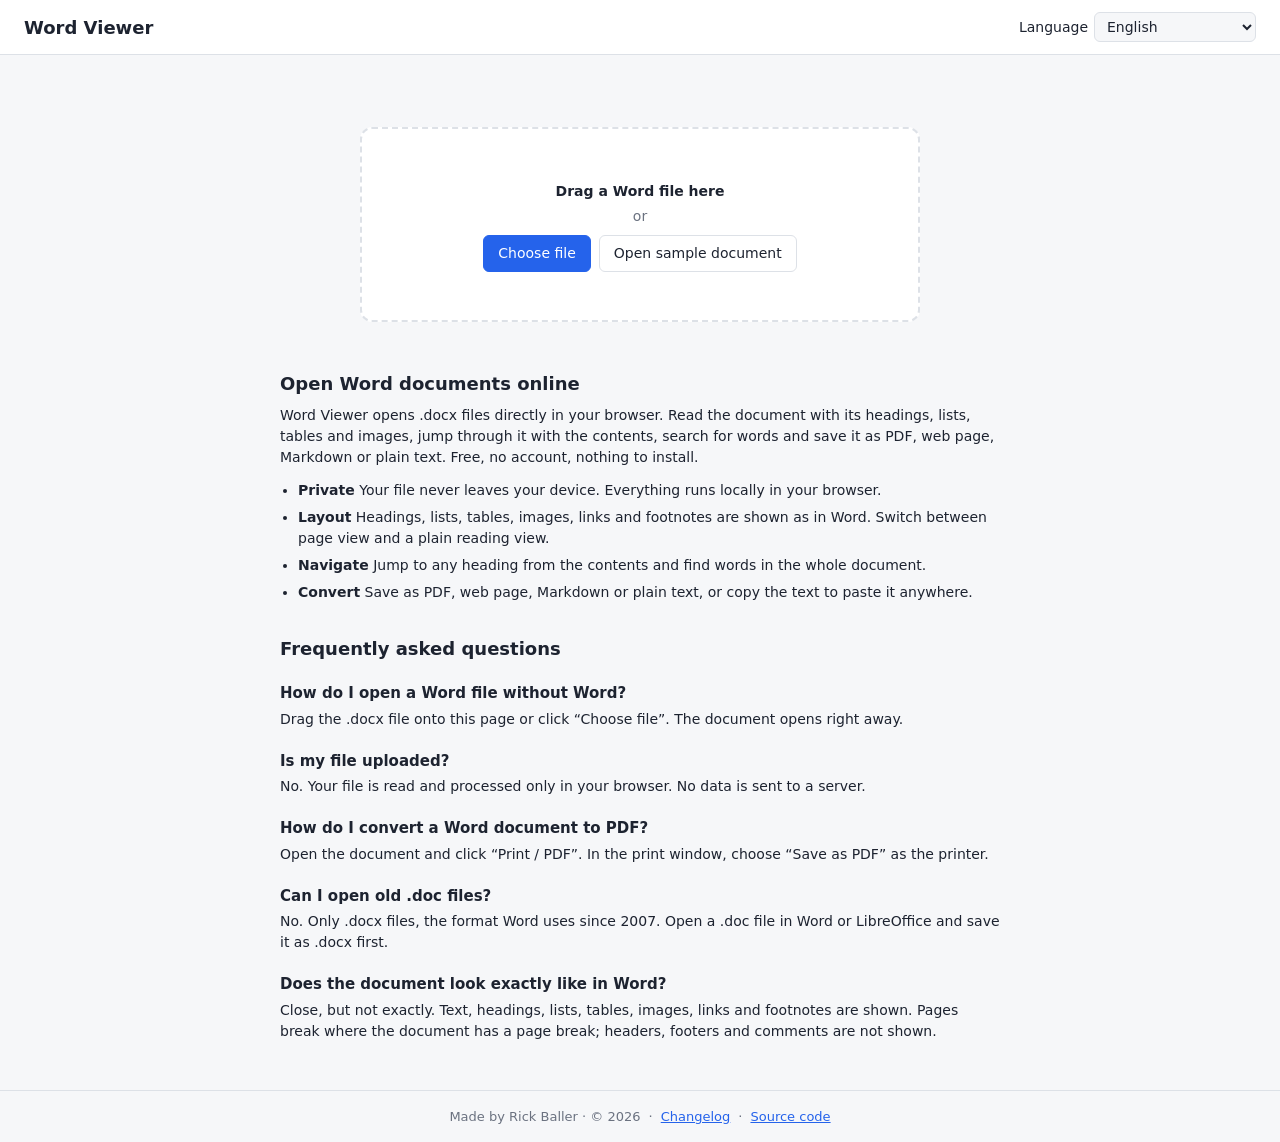
==== index.html @ 3cddaa00 "feat(pages): add index, 404, and changelog HTML pages" ====
<!doctype html>
<html lang="en">
<head>
  <meta charset="utf-8">
  <meta name="viewport" content="width=device-width, initial-scale=1">
  <title>Word Viewer – Open DOCX Files Online, Free</title>
  <meta name="description" content="Open and read Word documents (.docx) in your browser. Free, no sign-up and no upload: your file stays on your device. Save as PDF, HTML, Markdown or plain text.">
  <link rel="canonical" href="https://word-viewer.app/">

  <meta property="og:type" content="website">
  <meta property="og:site_name" content="Word Viewer">
  <meta property="og:title" content="Word Viewer – Open DOCX Files Online, Free">
  <meta property="og:description" content="Open Word documents in your browser. Free, no sign-up, no upload.">
  <meta property="og:url" content="https://word-viewer.app/">
  <meta property="og:image" content="https://word-viewer.app/og-image.png">
  <meta property="og:image:width" content="1200">
  <meta property="og:image:height" content="630">
  <meta property="og:image:alt" content="Word Viewer: open Word documents in your browser">
  <meta property="og:locale" content="en_US">
  <meta name="twitter:card" content="summary_large_image">

  <link rel="icon" href="/favicon.ico" sizes="32x32">
  <link rel="icon" href="/favicon.svg" type="image/svg+xml">
  <link rel="apple-touch-icon" href="/apple-touch-icon.png">
  <link rel="manifest" href="/site.webmanifest">
  <meta name="theme-color" content="#ffffff" media="(prefers-color-scheme: light)">
  <meta name="theme-color" content="#1c1f25" media="(prefers-color-scheme: dark)">

  <script type="application/ld+json">
  {
    "@context": "https://schema.org",
    "@graph": [
      {
        "@type": "WebSite",
        "@id": "https://word-viewer.app/#website",
        "url": "https://word-viewer.app/",
        "name": "Word Viewer",
        "inLanguage": "en"
      },
      {
        "@type": "WebApplication",
        "@id": "https://word-viewer.app/#app",
        "name": "Word Viewer",
        "url": "https://word-viewer.app/",
        "description": "Open and read Word documents (.docx) in your browser. Your file stays on your device.",
        "applicationCategory": "BusinessApplication",
        "operatingSystem": "Any",
        "browserRequirements": "Requires JavaScript",
        "isAccessibleForFree": true,
        "offers": { "@type": "Offer", "price": "0", "priceCurrency": "EUR" },
        "featureList": [
          "Open .docx files without uploading them",
          "Headings, lists, tables, images, links and footnotes",
          "Page view and reading view",
          "Contents to jump to any heading",
          "Find words in the whole document",
          "Save as PDF, HTML, Markdown or plain text",
          "Available in 17 languages"
        ],
        "screenshot": "https://word-viewer.app/og-image.png",
        "author": { "@id": "https://word-viewer.app/#author" }
      },
      {
        "@type": "Person",
        "@id": "https://word-viewer.app/#author",
        "name": "Rick Baller",
        "url": "https://github.com/RicBaller"
      },
      {
        "@type": "FAQPage",
        "mainEntity": [
          {
            "@type": "Question",
            "name": "How do I open a Word file without Word?",
            "acceptedAnswer": { "@type": "Answer", "text": "Drag the .docx file onto this page or click “Choose file”. The document opens right away." }
          },
          {
            "@type": "Question",
            "name": "Is my file uploaded?",
            "acceptedAnswer": { "@type": "Answer", "text": "No. Your file is read and processed only in your browser. No data is sent to a server." }
          },
          {
            "@type": "Question",
            "name": "How do I convert a Word document to PDF?",
            "acceptedAnswer": { "@type": "Answer", "text": "Open the document and click “Print / PDF”. In the print window, choose “Save as PDF” as the printer." }
          },
          {
            "@type": "Question",
            "name": "Can I open old .doc files?",
            "acceptedAnswer": { "@type": "Answer", "text": "No. Only .docx files, the format Word uses since 2007. Open a .doc file in Word or LibreOffice and save it as .docx first." }
          },
          {
            "@type": "Question",
            "name": "Does the document look exactly like in Word?",
            "acceptedAnswer": { "@type": "Answer", "text": "Close, but not exactly. Text, headings, lists, tables, images, links and footnotes are shown. Pages break where the document has a page break; headers, footers and comments are not shown." }
          }
        ]
      }
    ]
  }
  </script>

  <link rel="stylesheet" href="style.css">
</head>
<body>
  <header class="topbar">
    <h1>Word Viewer</h1>
    <div class="topbar-end">
    <div class="actions" id="actions" hidden>
      <span id="fileInfo" class="muted"></span>
      <div class="toggle" role="group" data-i18n-aria-label="view">
        <button id="pageViewBtn" type="button" class="secondary" data-i18n="pageView">Page</button>
        <button id="textViewBtn" type="button" class="secondary" data-i18n="textView">Text</button>
      </div>
      <div class="split-button">
        <button id="printBtn" type="button" data-i18n="print">Print / PDF</button>
        <button id="exportMenuBtn" type="button" aria-haspopup="menu" data-i18n-aria-label="otherFormats" aria-label="Other formats"><span aria-hidden="true">▾</span></button>
      </div>
      <button id="closeBtn" type="button" class="secondary" data-i18n="openOther">Other file</button>
    </div>
    <label class="lang">
      <span data-i18n="language">Language</span>
      <select id="languageSelect"></select>
    </label>
    </div>
  </header>

  <main>
    <section id="dropzone" class="dropzone">
      <p><strong data-i18n="dropTitle">Drag a Word file here</strong></p>
      <p class="muted" data-i18n="or">or</p>
      <div class="dropzone-actions">
        <label class="button">
          <span data-i18n="chooseFile">Choose file</span>
          <input type="file" id="fileInput" accept=".docx,.docm,.dotx,.dotm,application/vnd.openxmlformats-officedocument.wordprocessingml.document" hidden>
        </label>
        <button id="sampleBtn" type="button" class="secondary" data-i18n="trySample">Open sample document</button>
      </div>
      <p id="dropStatus" class="drop-status" role="status" hidden></p>
    </section>

    <section id="about" class="about">
      <h2 data-i18n="aboutTitle">Open Word documents online</h2>
      <p data-i18n="aboutIntro">Word Viewer opens .docx files directly in your browser. Read the document with its headings, lists, tables and images, jump through it with the contents, search for words and save it as PDF, web page, Markdown or plain text. Free, no account, nothing to install.</p>
      <ul class="features">
        <li><strong data-i18n="featPrivateTitle">Private</strong> <span data-i18n="featPrivate">Your file never leaves your device. Everything runs locally in your browser.</span></li>
        <li><strong data-i18n="featLayoutTitle">Layout</strong> <span data-i18n="featLayout">Headings, lists, tables, images, links and footnotes are shown as in Word. Switch between page view and a plain reading view.</span></li>
        <li><strong data-i18n="featNavTitle">Navigate</strong> <span data-i18n="featNav">Jump to any heading from the contents and find words in the whole document.</span></li>
        <li><strong data-i18n="featExportTitle">Convert</strong> <span data-i18n="featExport">Save as PDF, web page, Markdown or plain text, or copy the text to paste it anywhere.</span></li>
      </ul>

      <h2 data-i18n="faqTitle">Frequently asked questions</h2>
      <h3 data-i18n="faqOpenQ">How do I open a Word file without Word?</h3>
      <p data-i18n="faqOpenA">Drag the .docx file onto this page or click “Choose file”. The document opens right away.</p>
      <h3 data-i18n="faqUploadQ">Is my file uploaded?</h3>
      <p data-i18n="faqUploadA">No. Your file is read and processed only in your browser. No data is sent to a server.</p>
      <h3 data-i18n="faqPdfQ">How do I convert a Word document to PDF?</h3>
      <p data-i18n="faqPdfA">Open the document and click “Print / PDF”. In the print window, choose “Save as PDF” as the printer.</p>
      <h3 data-i18n="faqDocQ">Can I open old .doc files?</h3>
      <p data-i18n="faqDocA">No. Only .docx files, the format Word uses since 2007. Open a .doc file in Word or LibreOffice and save it as .docx first.</p>
      <h3 data-i18n="faqLayoutQ">Does the document look exactly like in Word?</h3>
      <p data-i18n="faqLayoutA">Close, but not exactly. Text, headings, lists, tables, images, links and footnotes are shown. Pages break where the document has a page break; headers, footers and comments are not shown.</p>
    </section>

    <section id="viewer" class="viewer" hidden>
      <div class="doc-tools">
        <button id="contentsBtn" type="button" class="secondary" aria-controls="contents" data-i18n="contents">Contents</button>
        <div class="find" role="search">
          <input type="search" id="findInput" data-i18n-placeholder="find" data-i18n-aria-label="find" placeholder="Find in document" aria-label="Find in document">
          <span id="findCount" class="muted" aria-live="polite"></span>
          <button id="findPrevBtn" type="button" class="secondary icon" data-i18n-aria-label="findPrev" aria-label="Previous match"><span aria-hidden="true">↑</span></button>
          <button id="findNextBtn" type="button" class="secondary icon" data-i18n-aria-label="findNext" aria-label="Next match"><span aria-hidden="true">↓</span></button>
        </div>
      </div>
      <div class="viewer-body">
        <nav id="contents" class="contents" data-i18n-aria-label="contents" aria-label="Contents" hidden>
          <h2 data-i18n="contents">Contents</h2>
          <ol id="contentsList"></ol>
          <p id="contentsEmpty" class="muted" data-i18n="noHeadings" hidden>This document has no headings.</p>
        </nav>
        <div id="docHost" class="doc-host"></div>
      </div>
    </section>
  </main>

  <footer class="footer">
    <span id="credits"></span>
    <span aria-hidden="true">·</span>
    <a href="changelog.html" id="changelogLink" data-i18n="changelog">Changelog</a>
    <span aria-hidden="true">·</span>
    <a href="https://github.com/RicBaller/word-viewer" target="_blank" rel="noopener" data-i18n="sourceCode">Source code</a>
  </footer>

  <script src="i18n.js"></script>
  <script src="site.js"></script>
  <script src="docx.js"></script>
  <script src="export.js"></script>
  <script src="app.js"></script>
</body>
</html>
---- style.css ----
:root {
  --bg: #f6f7f9;
  --surface: #ffffff;
  --text: #1d2330;
  --muted: #6b7280;
  --border: #dde1e7;
  --accent: #2563eb;
  --accent-text: #ffffff;
  --danger: #dc2626;
  --hover: #eef3fe;
  --desk: #e9ebef;
  --page-shadow: 0 1px 3px rgba(0, 0, 0, .12), 0 4px 16px rgba(0, 0, 0, .06);
  --tools-height: 52px;
}

@media (prefers-color-scheme: dark) {
  :root {
    --bg: #14161a;
    --surface: #1c1f25;
    --text: #e6e8eb;
    --muted: #9aa1ac;
    --border: #2f343c;
    --accent: #3b82f6;
    --hover: #26303f;
    --desk: #0f1114;
    --page-shadow: 0 1px 3px rgba(0, 0, 0, .5), 0 4px 16px rgba(0, 0, 0, .4);
  }
}

* { box-sizing: border-box; }

body {
  display: flex;
  flex-direction: column;
  min-height: 100vh;
  margin: 0;
  font: 14px/1.5 system-ui, -apple-system, "Segoe UI", sans-serif;
  background: var(--bg);
  color: var(--text);
}

[hidden] { display: none !important; }

.topbar {
  display: flex;
  align-items: center;
  justify-content: space-between;
  gap: 16px;
  flex-wrap: wrap;
  padding: 12px 24px;
  background: var(--surface);
  border-bottom: 1px solid var(--border);
}

.topbar h1 { font-size: 18px; margin: 0; }

.topbar-end { display: flex; align-items: center; gap: 16px; flex-wrap: wrap; }

.actions { display: flex; align-items: center; gap: 8px; flex-wrap: wrap; }
#fileInfo { max-width: 40ch; overflow: hidden; text-overflow: ellipsis; white-space: nowrap; }

.lang { display: flex; align-items: center; gap: 6px; }

main { flex: 1; padding: 24px; }

a { color: var(--accent); }

.footer {
  display: flex;
  justify-content: center;
  flex-wrap: wrap;
  gap: 8px;
  padding: 16px 24px;
  border-top: 1px solid var(--border);
  color: var(--muted);
  font-size: 13px;
}

.muted { color: var(--muted); }

button, .button {
  display: inline-block;
  padding: 7px 14px;
  border: 1px solid var(--accent);
  border-radius: 6px;
  background: var(--accent);
  color: var(--accent-text);
  font: inherit;
  cursor: pointer;
}

button.secondary {
  background: transparent;
  color: var(--text);
  border-color: var(--border);
}

button.icon { padding-inline: 10px; }
button:disabled { opacity: .4; cursor: default; }

select, input[type="search"] {
  font: inherit;
  padding: 5px 8px;
  border: 1px solid var(--border);
  border-radius: 6px;
  background: var(--bg);
  color: var(--text);
}

.dropzone {
  max-width: 560px;
  margin: 48px auto;
  padding: 48px 24px;
  text-align: center;
  border: 2px dashed var(--border);
  border-radius: 12px;
  background: var(--surface);
  transition: border-color .15s, background .15s;
}

.dropzone p { margin: 4px 0; }
.dropzone-actions { display: flex; justify-content: center; flex-wrap: wrap; gap: 8px; margin-top: 8px; }
.dropzone .drop-status { margin-top: 16px; color: var(--muted); }
.dropzone .drop-status.error { color: var(--danger); }

body.dragging .dropzone {
  border-color: var(--accent);
  background: var(--hover);
}

.about { max-width: 720px; margin: 0 auto 24px; }
.about h2 { font-size: 18px; margin: 32px 0 8px; }
.about h3 { font-size: 15px; margin: 20px 0 4px; }
.about p { margin: 0 0 8px; }
.features { margin: 12px 0 0; padding-inline-start: 18px; }
.features li { margin-bottom: 6px; }

.not-found { max-width: 560px; margin: 48px auto; text-align: center; }
a.button { text-decoration: none; }

/* Main action with a menu arrow attached to its end. */
.split-button { display: inline-flex; }
.split-button button:first-child { border-start-end-radius: 0; border-end-end-radius: 0; }
.split-button button:last-child {
  padding-inline: 8px;
  border-start-start-radius: 0;
  border-end-start-radius: 0;
  border-inline-start-color: rgba(255, 255, 255, .35);
}

.toggle { display: inline-flex; }
.toggle button { border-radius: 0; }
.toggle button:first-child { border-start-start-radius: 6px; border-end-start-radius: 6px; }
.toggle button:last-child { border-start-end-radius: 6px; border-end-end-radius: 6px; margin-inline-start: -1px; }
.toggle button.active, .doc-tools button.active { background: var(--accent); border-color: var(--accent); color: var(--accent-text); }

.menu {
  position: fixed;
  z-index: 10;
  display: flex;
  flex-direction: column;
  padding: 4px;
  background: var(--surface);
  border: 1px solid var(--border);
  border-radius: 8px;
  box-shadow: 0 4px 16px rgba(0, 0, 0, .15);
}

.menu button { border: none; border-radius: 4px; padding: 6px 10px; text-align: start; white-space: nowrap; }
.menu button:hover, .menu button:focus-visible { background: var(--hover); }

.menu-group { display: flex; flex-direction: column; }
.menu-group + *, * + .menu-group { margin-top: 4px; padding-top: 4px; border-top: 1px solid var(--border); }
.menu-group-label { padding: 4px 10px 2px; color: var(--muted); font-size: 12px; }
.menu-group button { padding-inline-start: 18px; }

.toast {
  position: fixed;
  z-index: 20;
  bottom: calc(24px + env(safe-area-inset-bottom, 0px));
  left: 50%;
  transform: translateX(-50%);
  padding: 8px 16px;
  border-radius: 6px;
  background: var(--text);
  color: var(--bg);
  box-shadow: 0 4px 16px rgba(0, 0, 0, .2);
}

/* ---------- Viewer ---------- */

main:has(> .viewer:not([hidden])) { padding: 0; background: var(--desk); }

.doc-tools {
  position: sticky;
  top: 0;
  z-index: 5;
  display: flex;
  align-items: center;
  gap: 8px;
  flex-wrap: wrap;
  min-height: var(--tools-height);
  padding: 8px 24px;
  background: var(--surface);
  border-bottom: 1px solid var(--border);
}

.find { display: flex; align-items: center; gap: 6px; margin-inline-start: auto; }
.find input { width: 220px; }
#findCount { min-width: 7ch; font-variant-numeric: tabular-nums; text-align: end; }

::highlight(find) { background: #fde68a; }
::highlight(find-current) { background: #f59e0b; }

.viewer-body { display: flex; align-items: flex-start; gap: 24px; padding: 24px; }

.contents {
  position: sticky;
  top: calc(var(--tools-height) + 24px);
  flex: 0 0 260px;
  max-height: calc(100vh - var(--tools-height) - 48px);
  overflow: auto;
  padding: 16px;
  background: var(--surface);
  border: 1px solid var(--border);
  border-radius: 8px;
}

.contents h2 { font-size: 14px; margin: 0 0 8px; }
.contents ol { list-style: none; margin: 0; padding: 0; }
.contents li { padding-inline-start: calc(var(--level, 0) * 14px); }
.contents a {
  display: block;
  padding: 3px 6px;
  border-radius: 4px;
  color: var(--text);
  text-decoration: none;
  overflow: hidden;
  text-overflow: ellipsis;
  white-space: nowrap;
}
.contents a:hover { background: var(--hover); color: var(--accent); }
.contents p { margin: 0; }

.doc-host { flex: 1; min-width: 0; }

@media (max-width: 899px) {
  .viewer-body { display: block; padding: 16px 12px; }
  .contents { position: static; max-height: none; margin-bottom: 16px; }
  .find { margin-inline-start: 0; flex: 1; }
  .find input { flex: 1; width: auto; min-width: 0; }
  .doc-tools { padding-inline: 12px; }
}

/* ---------- Document ----------
   The document keeps its own colors, so it is always shown on white paper, also in dark mode. */

.doc {
  color-scheme: light;
  position: relative;
  width: var(--page-width, 816px);
  max-width: 100%;
  min-height: var(--page-height, 1056px);
  margin: 0 auto;
  padding: var(--page-top, 96px) var(--page-right, 96px) var(--page-bottom, 96px) var(--page-left, 96px);
  background: #fff;
  color: #000;
  box-shadow: var(--page-shadow);
  line-height: 1.15;
  white-space: pre-wrap;
  tab-size: 4;
  overflow-wrap: break-word;
  font-family: Calibri, Carlito, "Segoe UI", system-ui, sans-serif;
}

.doc p, .doc h1, .doc h2, .doc h3, .doc h4, .doc h5, .doc h6, .doc ul, .doc ol, .doc li { margin: 0; }
.doc h1, .doc h2, .doc h3, .doc h4, .doc h5, .doc h6 { scroll-margin-top: calc(var(--tools-height) + 16px); }
.doc h1 { font-size: 16pt; font-weight: normal; }
.doc h2 { font-size: 13pt; font-weight: normal; }
.doc h3 { font-size: 12pt; font-weight: normal; }
.doc h4, .doc h5, .doc h6 { font-size: 1em; font-weight: normal; }
.doc h1.doc-title { font-size: 28pt; }
.doc ul, .doc ol { padding-inline-start: 2em; }
.doc a { color: #0563c1; }
.doc a.bookmark { color: inherit; }
.doc img { max-width: 100%; height: auto; vertical-align: bottom; }
.doc .image-missing {
  display: inline-block;
  padding: 16px;
  border: 1px dashed #999;
  color: #666;
  font-size: 10pt;
  white-space: normal;
}
.doc .textbox { display: block; margin: 8px 0; padding: 8px; border: 1px solid #bbb; }
.doc .math { font-family: "Cambria Math", "STIX Two Math", serif; font-style: italic; }

.doc table { border-collapse: collapse; margin: 4px 0 12px; white-space: normal; max-width: 100%; }
.doc td { border: 1px solid #999; padding: 4px 6px; vertical-align: top; white-space: pre-wrap; }
.doc td > :last-child { margin-bottom: 0 !important; }

.doc .noteref a { text-decoration: none; }
.doc .notes { margin-top: 32px; font-size: .85em; }
.doc .notes hr { width: 33%; margin: 0 0 8px; border: 0; border-top: 1px solid #999; }
.doc .noteback { text-decoration: none; }

/* A page break ends the sheet: a strip of desk between two pages, as wide as the paper. */
.doc .page-break {
  display: block;
  height: 24px;
  margin: var(--page-bottom, 96px) calc(-1 * var(--page-right, 96px)) var(--page-top, 96px) calc(-1 * var(--page-left, 96px));
  border: 0;
  background: var(--desk);
  box-shadow: inset 0 6px 6px -6px rgba(0, 0, 0, .2), inset 0 -6px 6px -6px rgba(0, 0, 0, .2);
}
.doc li .page-break, .doc td .page-break, .doc .textbox .page-break { display: none; }

/* Narrow screens: paper margins would squeeze the text, so they shrink. */
@media (max-width: 899px) {
  .doc { padding: 24px 20px; min-height: 0; }
  .doc .page-break { margin: 24px -20px; }
}

/* Text view: no paper, the text reflows at a comfortable width. */
.text-view .doc {
  width: auto;
  max-width: 760px;
  min-height: 0;
  padding: 40px 48px;
  box-shadow: none;
  border-radius: 8px;
  line-height: 1.5;
}
.text-view .doc .page-break { display: none; }
/* Paragraphs carry the line spacing of the document inline; reading view uses its own. */
.text-view .doc :is(p, li, td) { line-height: 1.5 !important; }

@media (max-width: 899px) {
  .text-view .doc { padding: 24px 20px; }
}

/* ---------- Print ---------- */

@media print {
  body { display: block; background: #fff; }
  .topbar, .footer, .doc-tools, .contents, .toast, .menu { display: none !important; }
  /* Block layout: browsers ignore forced page breaks inside flex items. */
  main, .viewer-body { display: block; padding: 0 !important; background: none !important; }
  .doc, .text-view .doc {
    width: auto;
    max-width: none;
    min-height: 0;
    padding: 0;
    box-shadow: none;
    border-radius: 0;
    print-color-adjust: exact;
    -webkit-print-color-adjust: exact;
  }
  .doc .page-break { height: 0; margin: 0; background: none; box-shadow: none; break-after: page; }
  ::highlight(find), ::highlight(find-current) { background: none; }
}

/* ---------- Changelog ---------- */

.home { color: inherit; text-decoration: none; }

.changelog { width: 100%; max-width: 720px; margin-inline: auto; box-sizing: border-box; }
.changelog h2 { margin: 16px 0 24px; }

.timeline { list-style: none; margin: 0; padding: 0; }

.release {
  position: relative;
  padding-inline-start: 28px;
  padding-bottom: 28px;
  border-inline-start: 2px solid var(--border);
  margin-inline-start: 6px;
}
.release:last-child { border-color: transparent; padding-bottom: 0; }

/* Dot on the timeline line. */
.release::before {
  content: '';
  position: absolute;
  inset-inline-start: -8px;
  top: 2px;
  width: 10px;
  height: 10px;
  border: 2px solid var(--accent);
  border-radius: 50%;
  background: var(--bg);
}
.release:first-child::before { background: var(--accent); }

.release-head { display: flex; align-items: baseline; gap: 10px; flex-wrap: wrap; margin-bottom: 6px; }
.release-version { font-weight: 600; font-size: 16px; color: var(--text); text-decoration: none; }
.release-version:hover { text-decoration: underline; }
.release-latest {
  padding: 1px 8px;
  border-radius: 999px;
  background: var(--accent);
  color: var(--accent-text);
  font-size: 12px;
}
.release ul { margin: 0; padding-inline-start: 18px; }
.release:target .release-version { color: var(--accent); }
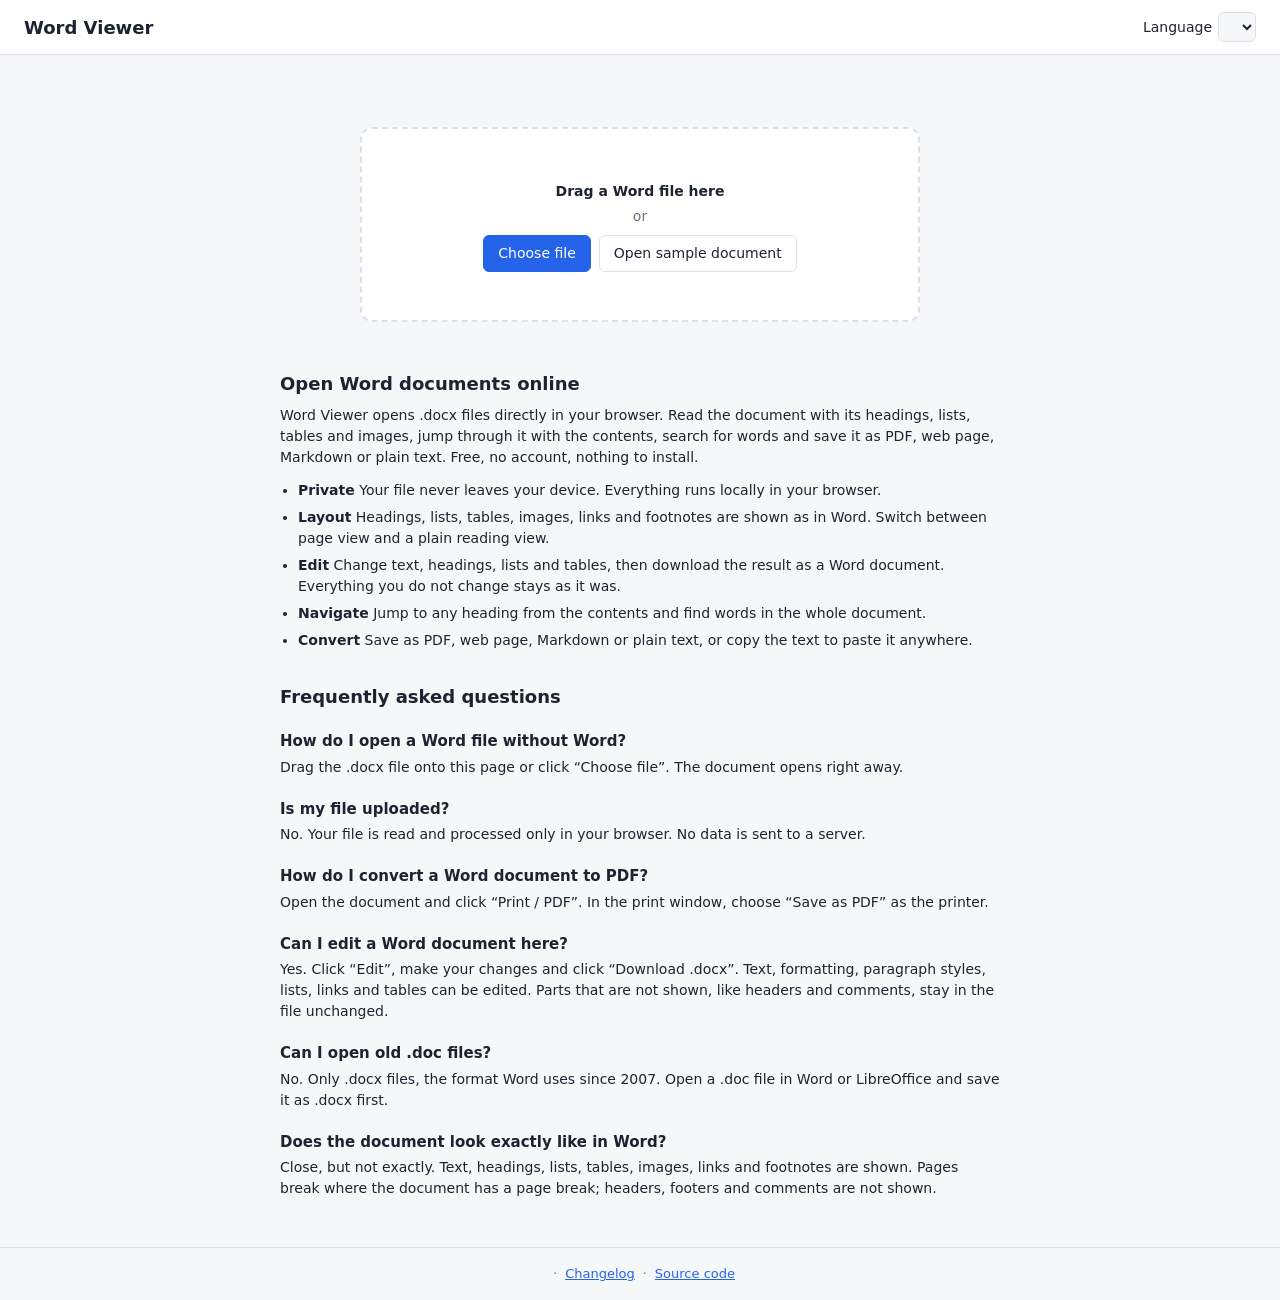
==== commit bb0fe3fd: "feat(app): integrate edit view, toolbar, and unsaved changes confirmation" ====
--- a/index.html
+++ b/index.html
@@ -3,14 +3,14 @@
 <head>
   <meta charset="utf-8">
   <meta name="viewport" content="width=device-width, initial-scale=1">
-  <title>Word Viewer – Open DOCX Files Online, Free</title>
-  <meta name="description" content="Open and read Word documents (.docx) in your browser. Free, no sign-up and no upload: your file stays on your device. Save as PDF, HTML, Markdown or plain text.">
+  <title>Word Viewer – Open and Edit DOCX Files Online, Free</title>
+  <meta name="description" content="Open, read and edit Word documents (.docx) in your browser. Free, no sign-up and no upload: your file stays on your device. Download the edited .docx or save as PDF, HTML, Markdown or plain text.">
   <link rel="canonical" href="https://word-viewer.app/">
 
   <meta property="og:type" content="website">
   <meta property="og:site_name" content="Word Viewer">
-  <meta property="og:title" content="Word Viewer – Open DOCX Files Online, Free">
-  <meta property="og:description" content="Open Word documents in your browser. Free, no sign-up, no upload.">
+  <meta property="og:title" content="Word Viewer – Open and Edit DOCX Files Online, Free">
+  <meta property="og:description" content="Open and edit Word documents in your browser. Free, no sign-up, no upload.">
   <meta property="og:url" content="https://word-viewer.app/">
   <meta property="og:image" content="https://word-viewer.app/og-image.png">
   <meta property="og:image:width" content="1200">
@@ -42,7 +42,7 @@
         "@id": "https://word-viewer.app/#app",
         "name": "Word Viewer",
         "url": "https://word-viewer.app/",
-        "description": "Open and read Word documents (.docx) in your browser. Your file stays on your device.",
+        "description": "Open, read and edit Word documents (.docx) in your browser. Your file stays on your device.",
         "applicationCategory": "BusinessApplication",
         "operatingSystem": "Any",
         "browserRequirements": "Requires JavaScript",
@@ -54,6 +54,8 @@
           "Page view and reading view",
           "Contents to jump to any heading",
           "Find words in the whole document",
+          "Edit text, formatting, paragraph styles, lists, links and tables",
+          "Download the edited document as .docx",
           "Save as PDF, HTML, Markdown or plain text",
           "Available in 17 languages"
         ],
@@ -83,6 +85,11 @@
             "@type": "Question",
             "name": "How do I convert a Word document to PDF?",
             "acceptedAnswer": { "@type": "Answer", "text": "Open the document and click “Print / PDF”. In the print window, choose “Save as PDF” as the printer." }
+          },
+          {
+            "@type": "Question",
+            "name": "Can I edit a Word document here?",
+            "acceptedAnswer": { "@type": "Answer", "text": "Yes. Click “Edit”, make your changes and click “Download .docx”. Text, formatting, paragraph styles, lists, links and tables can be edited. Parts that are not shown, like headers and comments, stay in the file unchanged." }
           },
           {
             "@type": "Question",
@@ -111,6 +118,7 @@
       <div class="toggle" role="group" data-i18n-aria-label="view">
         <button id="pageViewBtn" type="button" class="secondary" data-i18n="pageView">Page</button>
         <button id="textViewBtn" type="button" class="secondary" data-i18n="textView">Text</button>
+        <button id="editViewBtn" type="button" class="secondary" data-i18n="edit">Edit</button>
       </div>
       <div class="split-button">
         <button id="printBtn" type="button" data-i18n="print">Print / PDF</button>
@@ -145,6 +153,7 @@
       <ul class="features">
         <li><strong data-i18n="featPrivateTitle">Private</strong> <span data-i18n="featPrivate">Your file never leaves your device. Everything runs locally in your browser.</span></li>
         <li><strong data-i18n="featLayoutTitle">Layout</strong> <span data-i18n="featLayout">Headings, lists, tables, images, links and footnotes are shown as in Word. Switch between page view and a plain reading view.</span></li>
+        <li><strong data-i18n="featEditTitle">Edit</strong> <span data-i18n="featEdit">Change text, headings, lists and tables, then download the result as a Word document. Everything you do not change stays as it was.</span></li>
         <li><strong data-i18n="featNavTitle">Navigate</strong> <span data-i18n="featNav">Jump to any heading from the contents and find words in the whole document.</span></li>
         <li><strong data-i18n="featExportTitle">Convert</strong> <span data-i18n="featExport">Save as PDF, web page, Markdown or plain text, or copy the text to paste it anywhere.</span></li>
       </ul>
@@ -156,6 +165,8 @@
       <p data-i18n="faqUploadA">No. Your file is read and processed only in your browser. No data is sent to a server.</p>
       <h3 data-i18n="faqPdfQ">How do I convert a Word document to PDF?</h3>
       <p data-i18n="faqPdfA">Open the document and click “Print / PDF”. In the print window, choose “Save as PDF” as the printer.</p>
+      <h3 data-i18n="faqEditQ">Can I edit a Word document here?</h3>
+      <p data-i18n="faqEditA">Yes. Click “Edit”, make your changes and click “Download .docx”. Text, formatting, paragraph styles, lists, links and tables can be edited. Parts that are not shown, like headers and comments, stay in the file unchanged.</p>
       <h3 data-i18n="faqDocQ">Can I open old .doc files?</h3>
       <p data-i18n="faqDocA">No. Only .docx files, the format Word uses since 2007. Open a .doc file in Word or LibreOffice and save it as .docx first.</p>
       <h3 data-i18n="faqLayoutQ">Does the document look exactly like in Word?</h3>
@@ -163,6 +174,7 @@
     </section>
 
     <section id="viewer" class="viewer" hidden>
+      <div class="doc-bars">
       <div class="doc-tools">
         <button id="contentsBtn" type="button" class="secondary" aria-controls="contents" data-i18n="contents">Contents</button>
         <div class="find" role="search">
@@ -172,6 +184,46 @@
           <button id="findNextBtn" type="button" class="secondary icon" data-i18n-aria-label="findNext" aria-label="Next match"><span aria-hidden="true">↓</span></button>
         </div>
       </div>
+      <div id="editTools" class="edit-tools" role="toolbar" data-i18n-aria-label="formatting" aria-label="Formatting" hidden>
+        <div class="tool-group">
+          <button type="button" class="secondary icon" data-cmd="undo" data-i18n-aria-label="undo" data-i18n-title="undo" aria-label="undo"><svg viewBox="0 0 16 16" aria-hidden="true"><path d="M5 3 2 6l3 3"/><path d="M2 6h7a4 4 0 0 1 0 8H6"/></svg></button>
+          <button type="button" class="secondary icon" data-cmd="redo" data-i18n-aria-label="redo" data-i18n-title="redo" aria-label="redo"><svg viewBox="0 0 16 16" aria-hidden="true"><path d="m11 3 3 3-3 3"/><path d="M14 6H7a4 4 0 0 0 0 8h3"/></svg></button>
+        </div>
+        <div class="tool-group">
+          <select id="styleSelect" data-i18n-aria-label="paragraphStyle" data-i18n-title="paragraphStyle" aria-label="Paragraph style"></select>
+          <select id="fontSelect" data-i18n-aria-label="font" data-i18n-title="font" aria-label="Font"></select>
+          <select id="sizeSelect" class="size" data-i18n-aria-label="fontSize" data-i18n-title="fontSize" aria-label="Font size"></select>
+        </div>
+        <div class="tool-group">
+          <button type="button" class="secondary icon" data-cmd="bold" data-i18n-aria-label="bold" data-i18n-title="bold" aria-label="bold" aria-pressed="false"><b>B</b></button>
+          <button type="button" class="secondary icon" data-cmd="italic" data-i18n-aria-label="italic" data-i18n-title="italic" aria-label="italic" aria-pressed="false"><i>I</i></button>
+          <button type="button" class="secondary icon" data-cmd="underline" data-i18n-aria-label="underline" data-i18n-title="underline" aria-label="underline" aria-pressed="false"><u>U</u></button>
+          <button type="button" class="secondary icon" data-cmd="strike" data-i18n-aria-label="strike" data-i18n-title="strike" aria-label="strike" aria-pressed="false"><s>S</s></button>
+          <button type="button" class="secondary icon" data-cmd="superscript" data-i18n-aria-label="superscript" data-i18n-title="superscript" aria-label="superscript" aria-pressed="false">x<sup>2</sup></button>
+          <button type="button" class="secondary icon" data-cmd="subscript" data-i18n-aria-label="subscript" data-i18n-title="subscript" aria-label="subscript" aria-pressed="false">x<sub>2</sub></button>
+          <label class="color-tool secondary" data-i18n-title="textColor"><span aria-hidden="true">A</span><input type="color" id="colorInput" value="#000000" data-i18n-aria-label="textColor" aria-label="Text color"></label>
+          <button type="button" class="secondary icon" data-cmd="highlight" data-i18n-aria-label="highlight" data-i18n-title="highlight" aria-label="highlight" aria-haspopup="menu"><svg viewBox="0 0 16 16" aria-hidden="true"><path d="m9 2 5 5-6 6H3v-5z"/><path d="M2 15h12"/></svg></button>
+        </div>
+        <div class="tool-group">
+          <button type="button" class="secondary icon" data-cmd="alignLeft" data-i18n-aria-label="alignLeft" data-i18n-title="alignLeft" aria-label="alignLeft" aria-pressed="false"><svg viewBox="0 0 16 16" aria-hidden="true"><path d="M2 3h12"/><path d="M2 6.5h8"/><path d="M2 10h12"/><path d="M2 13.5h8"/></svg></button>
+          <button type="button" class="secondary icon" data-cmd="alignCenter" data-i18n-aria-label="alignCenter" data-i18n-title="alignCenter" aria-label="alignCenter" aria-pressed="false"><svg viewBox="0 0 16 16" aria-hidden="true"><path d="M2 3h12"/><path d="M4 6.5h8"/><path d="M2 10h12"/><path d="M4 13.5h8"/></svg></button>
+          <button type="button" class="secondary icon" data-cmd="alignRight" data-i18n-aria-label="alignRight" data-i18n-title="alignRight" aria-label="alignRight" aria-pressed="false"><svg viewBox="0 0 16 16" aria-hidden="true"><path d="M2 3h12"/><path d="M6 6.5h8"/><path d="M2 10h12"/><path d="M6 13.5h8"/></svg></button>
+          <button type="button" class="secondary icon" data-cmd="justify" data-i18n-aria-label="justify" data-i18n-title="justify" aria-label="justify" aria-pressed="false"><svg viewBox="0 0 16 16" aria-hidden="true"><path d="M2 3h12"/><path d="M2 6.5h12"/><path d="M2 10h12"/><path d="M2 13.5h12"/></svg></button>
+        </div>
+        <div class="tool-group">
+          <button type="button" class="secondary icon" data-cmd="bullets" data-i18n-aria-label="bullets" data-i18n-title="bullets" aria-label="bullets" aria-pressed="false"><svg viewBox="0 0 16 16" aria-hidden="true"><circle cx="3" cy="4" r="1.2"/><circle cx="3" cy="8" r="1.2"/><circle cx="3" cy="12" r="1.2"/><path d="M6 4h8"/><path d="M6 8h8"/><path d="M6 12h8"/></svg></button>
+          <button type="button" class="secondary icon" data-cmd="numbering" data-i18n-aria-label="numbering" data-i18n-title="numbering" aria-label="numbering" aria-pressed="false"><svg viewBox="0 0 16 16" aria-hidden="true"><text x="0.5" y="6" font-size="5">1</text><text x="0.5" y="13" font-size="5">2</text><path d="M6 4h8"/><path d="M6 11h8"/></svg></button>
+          <button type="button" class="secondary icon" data-cmd="outdent" data-i18n-aria-label="outdent" data-i18n-title="outdent" aria-label="outdent"><svg viewBox="0 0 16 16" aria-hidden="true"><path d="M7 3h7"/><path d="M7 8h7"/><path d="M7 13h7"/><path d="M5 5 2 8l3 3"/></svg></button>
+          <button type="button" class="secondary icon" data-cmd="indent" data-i18n-aria-label="indentMore" data-i18n-title="indentMore" aria-label="indentMore"><svg viewBox="0 0 16 16" aria-hidden="true"><path d="M7 3h7"/><path d="M7 8h7"/><path d="M7 13h7"/><path d="m2 5 3 3-3 3"/></svg></button>
+        </div>
+        <div class="tool-group">
+          <button type="button" class="secondary icon" data-cmd="link" data-i18n-aria-label="link" data-i18n-title="link" aria-label="link"><svg viewBox="0 0 16 16" aria-hidden="true"><path d="M7 9a3 3 0 0 0 4 0l2-2a3 3 0 0 0-4-4l-1 1"/><path d="M9 7a3 3 0 0 0-4 0L3 9a3 3 0 0 0 4 4l1-1"/></svg></button>
+          <button type="button" class="secondary icon" data-cmd="table" data-i18n-aria-label="table" data-i18n-title="table" aria-label="table" aria-haspopup="menu"><svg viewBox="0 0 16 16" aria-hidden="true"><rect x="2" y="3" width="12" height="10" rx="1"/><path d="M2 7h12"/><path d="M2 10h12"/><path d="M6 3v10"/><path d="M10 3v10"/></svg></button>
+          <button type="button" class="secondary icon" data-cmd="pageBreak" data-i18n-aria-label="pageBreak" data-i18n-title="pageBreak" aria-label="pageBreak"><svg viewBox="0 0 16 16" aria-hidden="true"><path d="M3 2v4h10V2"/><path d="M3 14v-4h10v4"/><path d="M1 8h2m2 0h2m2 0h2m2 0h2" /></svg></button>
+        </div>
+        <button id="saveDocxBtn" type="button" class="save-docx" data-i18n="saveDocx">Download .docx</button>
+      </div>
+      </div>
       <div class="viewer-body">
         <nav id="contents" class="contents" data-i18n-aria-label="contents" aria-label="Contents" hidden>
           <h2 data-i18n="contents">Contents</h2>
@@ -186,7 +238,7 @@
   <footer class="footer">
     <span id="credits"></span>
     <span aria-hidden="true">·</span>
-    <a href="changelog.html" id="changelogLink" data-i18n="changelog">Changelog</a>
+    <a href="/changelog" id="changelogLink" data-i18n="changelog">Changelog</a>
     <span aria-hidden="true">·</span>
     <a href="https://github.com/RicBaller/word-viewer" target="_blank" rel="noopener" data-i18n="sourceCode">Source code</a>
   </footer>
@@ -194,7 +246,10 @@
   <script src="i18n.js"></script>
   <script src="site.js"></script>
   <script src="docx.js"></script>
+  <script src="paginate.js"></script>
+  <script src="docx-edit.js"></script>
   <script src="export.js"></script>
+  <script src="editor.js"></script>
   <script src="app.js"></script>
 </body>
 </html>
--- a/style.css
+++ b/style.css
@@ -258,14 +258,10 @@
 .doc {
   color-scheme: light;
   position: relative;
-  width: var(--page-width, 816px);
-  max-width: 100%;
-  min-height: var(--page-height, 1056px);
+  box-sizing: border-box;
   margin: 0 auto;
-  padding: var(--page-top, 96px) var(--page-right, 96px) var(--page-bottom, 96px) var(--page-left, 96px);
   background: #fff;
   color: #000;
-  box-shadow: var(--page-shadow);
   line-height: 1.15;
   white-space: pre-wrap;
   tab-size: 4;
@@ -304,39 +300,38 @@
 .doc .notes hr { width: 33%; margin: 0 0 8px; border: 0; border-top: 1px solid #999; }
 .doc .noteback { text-decoration: none; }
 
-/* A page break ends the sheet: a strip of desk between two pages, as wide as the paper. */
-.doc .page-break {
-  display: block;
-  height: 24px;
-  margin: var(--page-bottom, 96px) calc(-1 * var(--page-right, 96px)) var(--page-top, 96px) calc(-1 * var(--page-left, 96px));
-  border: 0;
-  background: var(--desk);
-  box-shadow: inset 0 6px 6px -6px rgba(0, 0, 0, .2), inset 0 -6px 6px -6px rgba(0, 0, 0, .2);
-}
-.doc li .page-break, .doc td .page-break, .doc .textbox .page-break { display: none; }
-
-/* Narrow screens: paper margins would squeeze the text, so they shrink. */
-@media (max-width: 899px) {
-  .doc { padding: 24px 20px; min-height: 0; }
-  .doc .page-break { margin: 24px -20px; }
-}
+/* Page breaks are handled by the page layout (paginate.js); in the text view they are not shown. */
+.doc .page-break { display: none; }
+
+/* Page view: sheets with the paper size and margins of the document. On narrow screens the
+   whole stack is scaled down (zoom, set in app.js), so the layout of each page stays the same. */
+.pages { width: max-content; margin: 0 auto; }
+.doc.page {
+  width: var(--page-width, 816px);
+  min-height: var(--page-height, 1056px);
+  margin-bottom: 24px;
+  padding: var(--page-top, 96px) var(--page-right, 96px) var(--page-bottom, 96px) var(--page-left, 96px);
+  box-shadow: var(--page-shadow);
+}
+/* Block formatting context: the margins of the first paragraph stay inside the text area.
+   Space below the last block on a page is dropped, as in Word. */
+.page-body { display: flow-root; }
+.page-body > :last-child { margin-bottom: 0 !important; }
+/* The rest of a split list item continues without a second bullet or number. */
+.doc li.continued { list-style-type: none; }
 
 /* Text view: no paper, the text reflows at a comfortable width. */
-.text-view .doc {
-  width: auto;
+.doc:not(.page) {
   max-width: 760px;
-  min-height: 0;
   padding: 40px 48px;
-  box-shadow: none;
   border-radius: 8px;
   line-height: 1.5;
 }
-.text-view .doc .page-break { display: none; }
 /* Paragraphs carry the line spacing of the document inline; reading view uses its own. */
-.text-view .doc :is(p, li, td) { line-height: 1.5 !important; }
+.doc:not(.page) :is(p, li, td) { line-height: 1.5 !important; }
 
 @media (max-width: 899px) {
-  .text-view .doc { padding: 24px 20px; }
+  .doc:not(.page) { padding: 24px 20px; }
 }
 
 /* ---------- Print ---------- */
@@ -346,17 +341,13 @@
   .topbar, .footer, .doc-tools, .contents, .toast, .menu { display: none !important; }
   /* Block layout: browsers ignore forced page breaks inside flex items. */
   main, .viewer-body { display: block; padding: 0 !important; background: none !important; }
-  .doc, .text-view .doc {
-    width: auto;
-    max-width: none;
-    min-height: 0;
-    padding: 0;
-    box-shadow: none;
-    border-radius: 0;
-    print-color-adjust: exact;
-    -webkit-print-color-adjust: exact;
-  }
-  .doc .page-break { height: 0; margin: 0; background: none; box-shadow: none; break-after: page; }
+  .doc { print-color-adjust: exact; -webkit-print-color-adjust: exact; }
+  /* Each sheet on screen is one printed page; @page has no margin, the sheet has them. */
+  .pages { zoom: 1 !important; }
+  /* A little under the paper height, so rounding never pushes a sheet onto two printed pages. */
+  .doc.page { min-height: calc(var(--page-height, 1056px) - 2px); margin: 0; box-shadow: none; }
+  .doc.page + .doc.page { break-before: page; }
+  .doc:not(.page) { max-width: none; padding: 0; border-radius: 0; }
   ::highlight(find), ::highlight(find-current) { background: none; }
 }
 
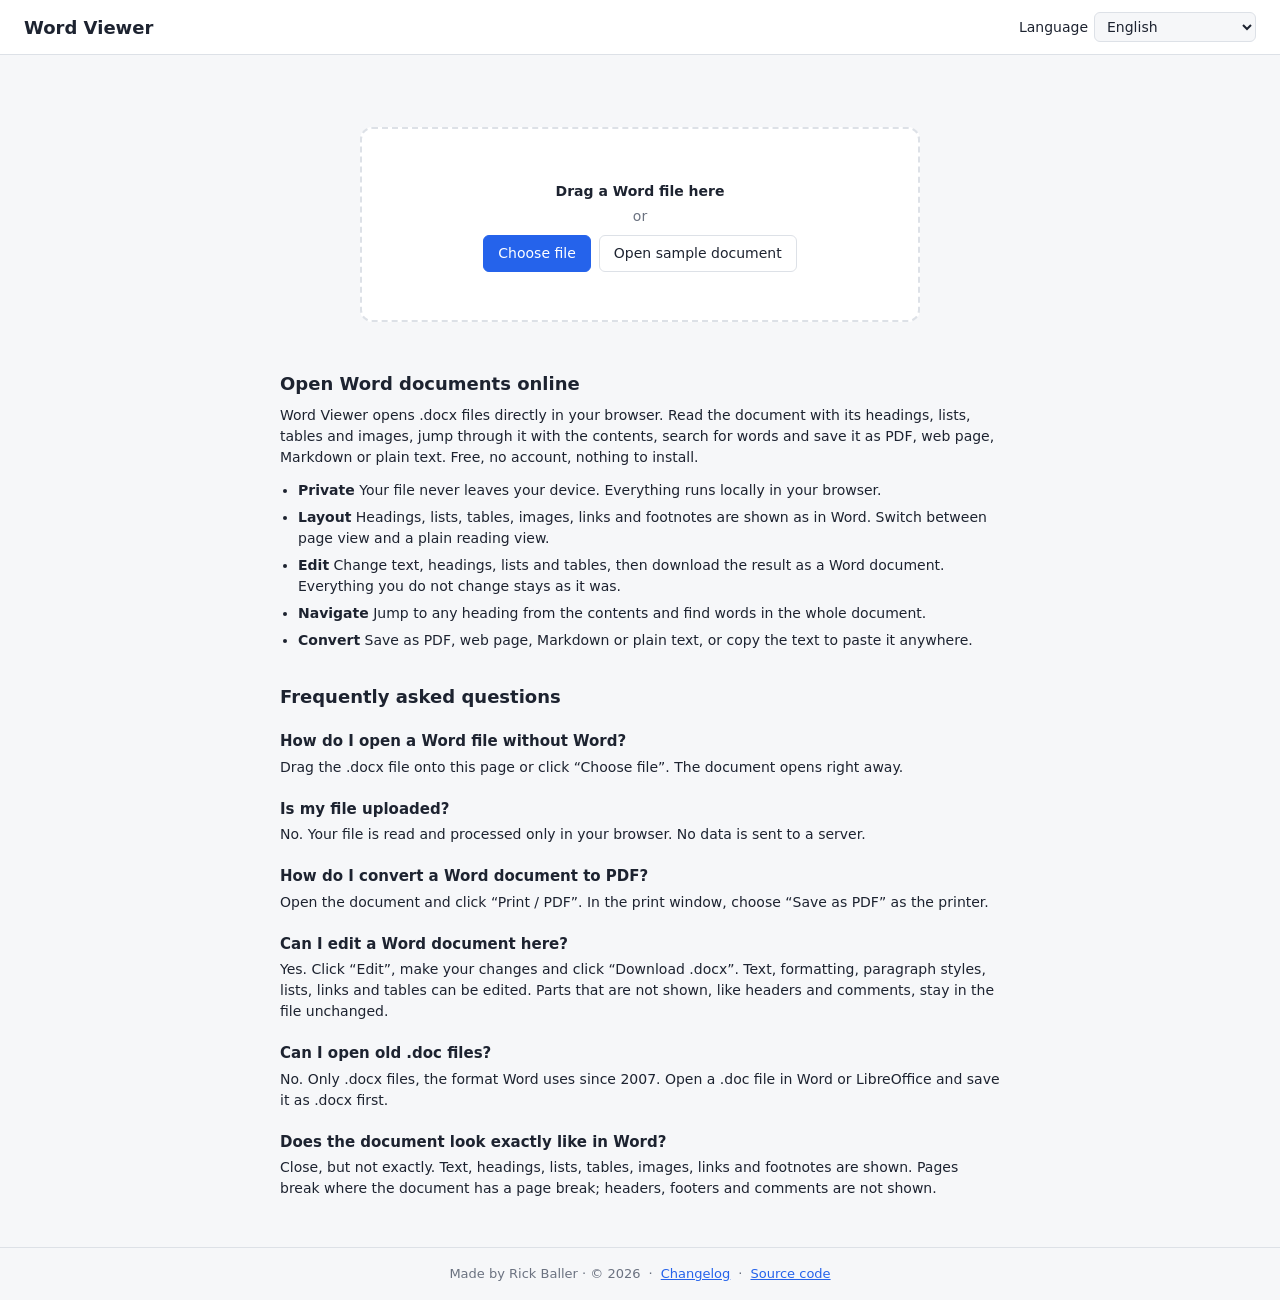
==== commit 3fcb9f48: "fix(app): Make internal links and assets relative This allows the application to be opened directly " ====
--- a/index.html
+++ b/index.html
@@ -19,10 +19,10 @@
   <meta property="og:locale" content="en_US">
   <meta name="twitter:card" content="summary_large_image">
 
-  <link rel="icon" href="/favicon.ico" sizes="32x32">
-  <link rel="icon" href="/favicon.svg" type="image/svg+xml">
-  <link rel="apple-touch-icon" href="/apple-touch-icon.png">
-  <link rel="manifest" href="/site.webmanifest">
+  <link rel="icon" href="favicon.ico" sizes="32x32">
+  <link rel="icon" href="favicon.svg" type="image/svg+xml">
+  <link rel="apple-touch-icon" href="apple-touch-icon.png">
+  <link rel="manifest" href="site.webmanifest">
   <meta name="theme-color" content="#ffffff" media="(prefers-color-scheme: light)">
   <meta name="theme-color" content="#1c1f25" media="(prefers-color-scheme: dark)">
 
@@ -238,7 +238,7 @@
   <footer class="footer">
     <span id="credits"></span>
     <span aria-hidden="true">·</span>
-    <a href="/changelog" id="changelogLink" data-i18n="changelog">Changelog</a>
+    <a href="changelog.html" id="changelogLink" data-i18n="changelog">Changelog</a>
     <span aria-hidden="true">·</span>
     <a href="https://github.com/RicBaller/word-viewer" target="_blank" rel="noopener" data-i18n="sourceCode">Source code</a>
   </footer>
--- a/style.css
+++ b/style.css
@@ -191,10 +191,13 @@
 
 main:has(> .viewer:not([hidden])) { padding: 0; background: var(--desk); }
 
-.doc-tools {
+.doc-bars {
   position: sticky;
   top: 0;
   z-index: 5;
+}
+
+.doc-tools {
   display: flex;
   align-items: center;
   gap: 8px;
@@ -321,24 +324,102 @@
 .doc li.continued { list-style-type: none; }
 
 /* Text view: no paper, the text reflows at a comfortable width. */
-.doc:not(.page) {
+.doc:not(.page):not(.editing) {
   max-width: 760px;
   padding: 40px 48px;
   border-radius: 8px;
   line-height: 1.5;
 }
 /* Paragraphs carry the line spacing of the document inline; reading view uses its own. */
-.doc:not(.page) :is(p, li, td) { line-height: 1.5 !important; }
+.doc:not(.page):not(.editing) :is(p, li, td) { line-height: 1.5 !important; }
 
 @media (max-width: 899px) {
-  .doc:not(.page) { padding: 24px 20px; }
+  .doc:not(.page):not(.editing) { padding: 24px 20px; }
+}
+
+/* Edit view: one long sheet with the width and margins of the paper, as in Word's draft view. */
+.doc.editing {
+  width: var(--page-width, 816px);
+  max-width: 100%;
+  min-height: var(--page-height, 1056px);
+  padding: var(--page-top, 96px) var(--page-right, 96px) var(--page-bottom, 96px) var(--page-left, 96px);
+  box-shadow: var(--page-shadow);
+  outline: none;
+  caret-color: #000;
+}
+.doc.editing .page-break {
+  display: block;
+  height: 0;
+  margin: 12px 0;
+  border: 0;
+  border-top: 1px dashed #8a8f98;
+}
+.doc.editing [contenteditable="false"] { cursor: default; }
+.doc.editing .textbox, .doc.editing .notes { opacity: .75; }
+
+@media (max-width: 899px) {
+  .doc.editing { min-height: 0; padding: 24px 20px; }
+}
+
+/* ---------- Edit toolbar ---------- */
+
+.edit-tools {
+  display: flex;
+  align-items: center;
+  gap: 6px 12px;
+  flex-wrap: wrap;
+  padding: 6px 24px;
+  background: var(--surface);
+  border-bottom: 1px solid var(--border);
+}
+.tool-group { display: flex; align-items: center; gap: 2px; }
+.edit-tools button.icon {
+  display: inline-flex;
+  align-items: center;
+  justify-content: center;
+  min-width: 32px;
+  height: 32px;
+  padding: 0 6px;
+  border-color: transparent;
+  font-size: 15px;
+  line-height: 1;
+}
+.edit-tools button.icon:hover { background: var(--hover); }
+.edit-tools button[aria-pressed="true"] { background: var(--hover); border-color: var(--accent); color: var(--accent); }
+.edit-tools svg { width: 16px; height: 16px; fill: none; stroke: currentColor; stroke-width: 1.5; stroke-linecap: round; stroke-linejoin: round; }
+.edit-tools svg circle, .edit-tools svg text { fill: currentColor; stroke: none; }
+.edit-tools select { height: 32px; padding-block: 0; }
+#styleSelect { width: 150px; }
+#fontSelect { width: 140px; }
+.edit-tools select.size { width: 64px; }
+.color-tool {
+  position: relative;
+  display: inline-flex;
+  align-items: center;
+  justify-content: center;
+  width: 32px;
+  height: 32px;
+  border-radius: 6px;
+  font-weight: 700;
+  cursor: pointer;
+}
+.color-tool:hover { background: var(--hover); }
+.color-tool span { border-bottom: 3px solid var(--color, #000); line-height: 1.1; box-shadow: 0 1px 0 var(--border); }
+.color-tool input { position: absolute; inset: 0; width: 100%; height: 100%; opacity: 0; cursor: pointer; }
+.save-docx { margin-inline-start: auto; }
+
+/* Small screens: the toolbar is one row that scrolls sideways, so it does not cover the text. */
+@media (max-width: 899px) {
+  .edit-tools { flex-wrap: nowrap; overflow-x: auto; padding-inline: 12px; scrollbar-width: thin; }
+  .tool-group, .save-docx { flex-shrink: 0; }
+  .save-docx { margin-inline-start: 0; }
 }
 
 /* ---------- Print ---------- */
 
 @media print {
   body { display: block; background: #fff; }
-  .topbar, .footer, .doc-tools, .contents, .toast, .menu { display: none !important; }
+  .topbar, .footer, .doc-bars, .contents, .toast, .menu { display: none !important; }
   /* Block layout: browsers ignore forced page breaks inside flex items. */
   main, .viewer-body { display: block; padding: 0 !important; background: none !important; }
   .doc { print-color-adjust: exact; -webkit-print-color-adjust: exact; }
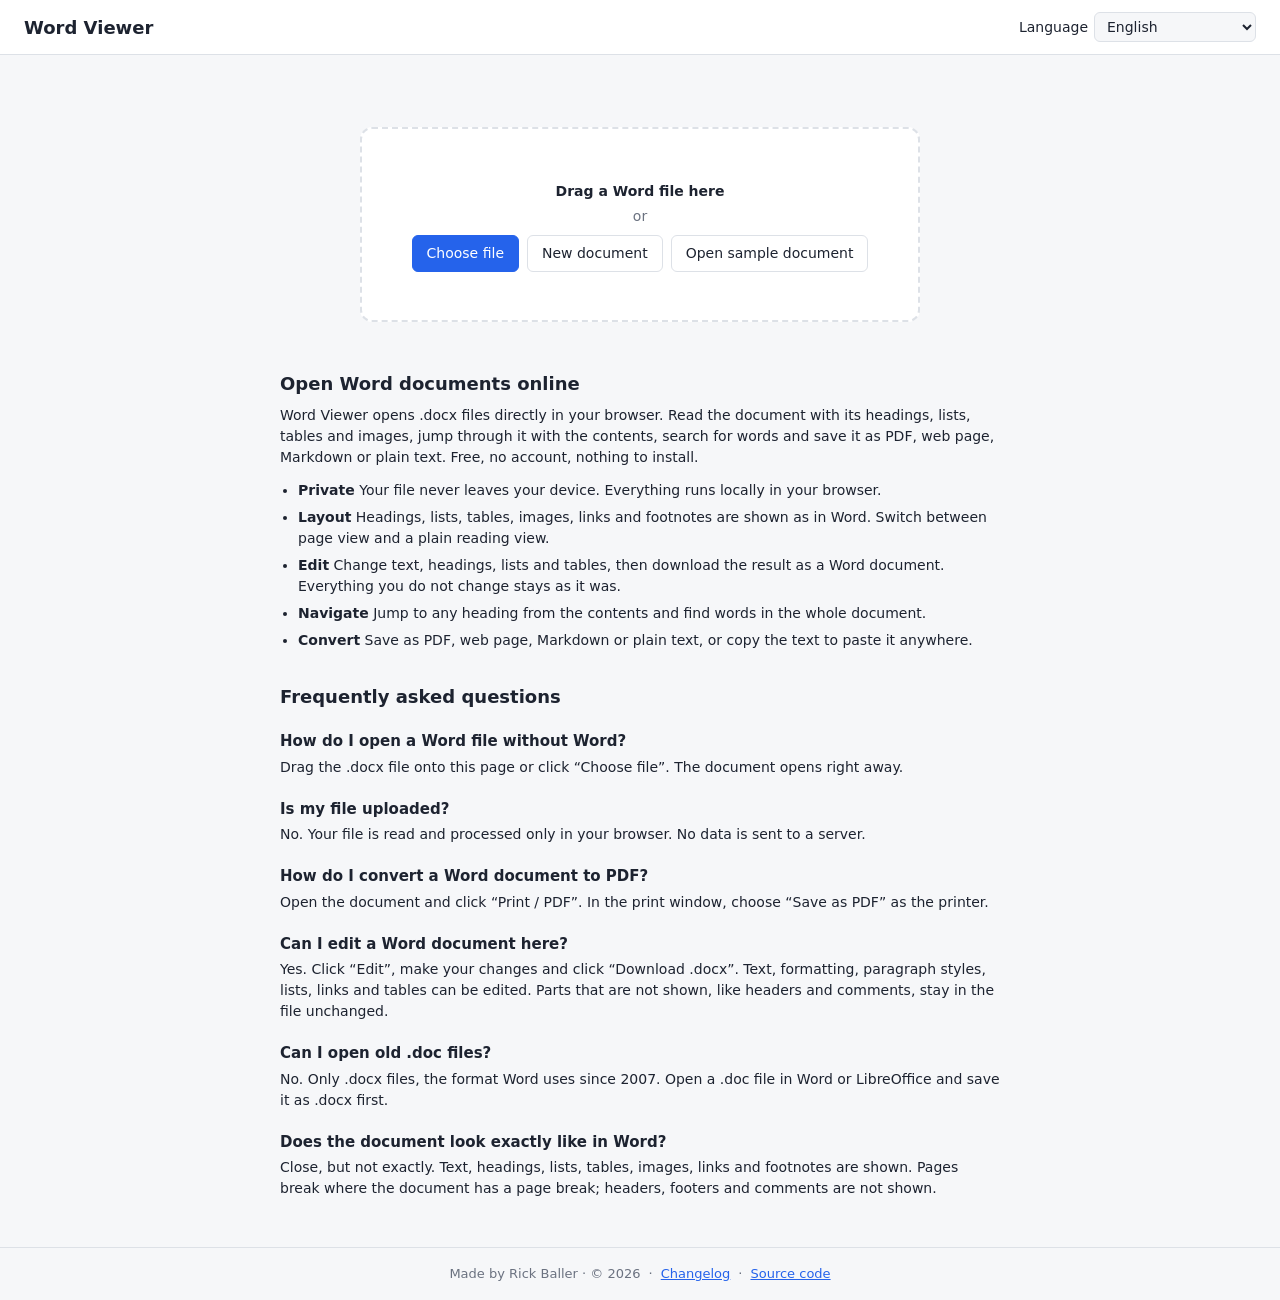
==== commit 91c390b4: "feat(app): Add functionality to create new blank Word documents This introduces a "New document" but" ====
--- a/index.html
+++ b/index.html
@@ -54,6 +54,7 @@
           "Page view and reading view",
           "Contents to jump to any heading",
           "Find words in the whole document",
+          "Create new Word documents",
           "Edit text, formatting, paragraph styles, lists, links and tables",
           "Download the edited document as .docx",
           "Save as PDF, HTML, Markdown or plain text",
@@ -142,6 +143,7 @@
           <span data-i18n="chooseFile">Choose file</span>
           <input type="file" id="fileInput" accept=".docx,.docm,.dotx,.dotm,application/vnd.openxmlformats-officedocument.wordprocessingml.document" hidden>
         </label>
+        <button id="newDocBtn" type="button" class="secondary" data-i18n="newDocument">New document</button>
         <button id="sampleBtn" type="button" class="secondary" data-i18n="trySample">Open sample document</button>
       </div>
       <p id="dropStatus" class="drop-status" role="status" hidden></p>
